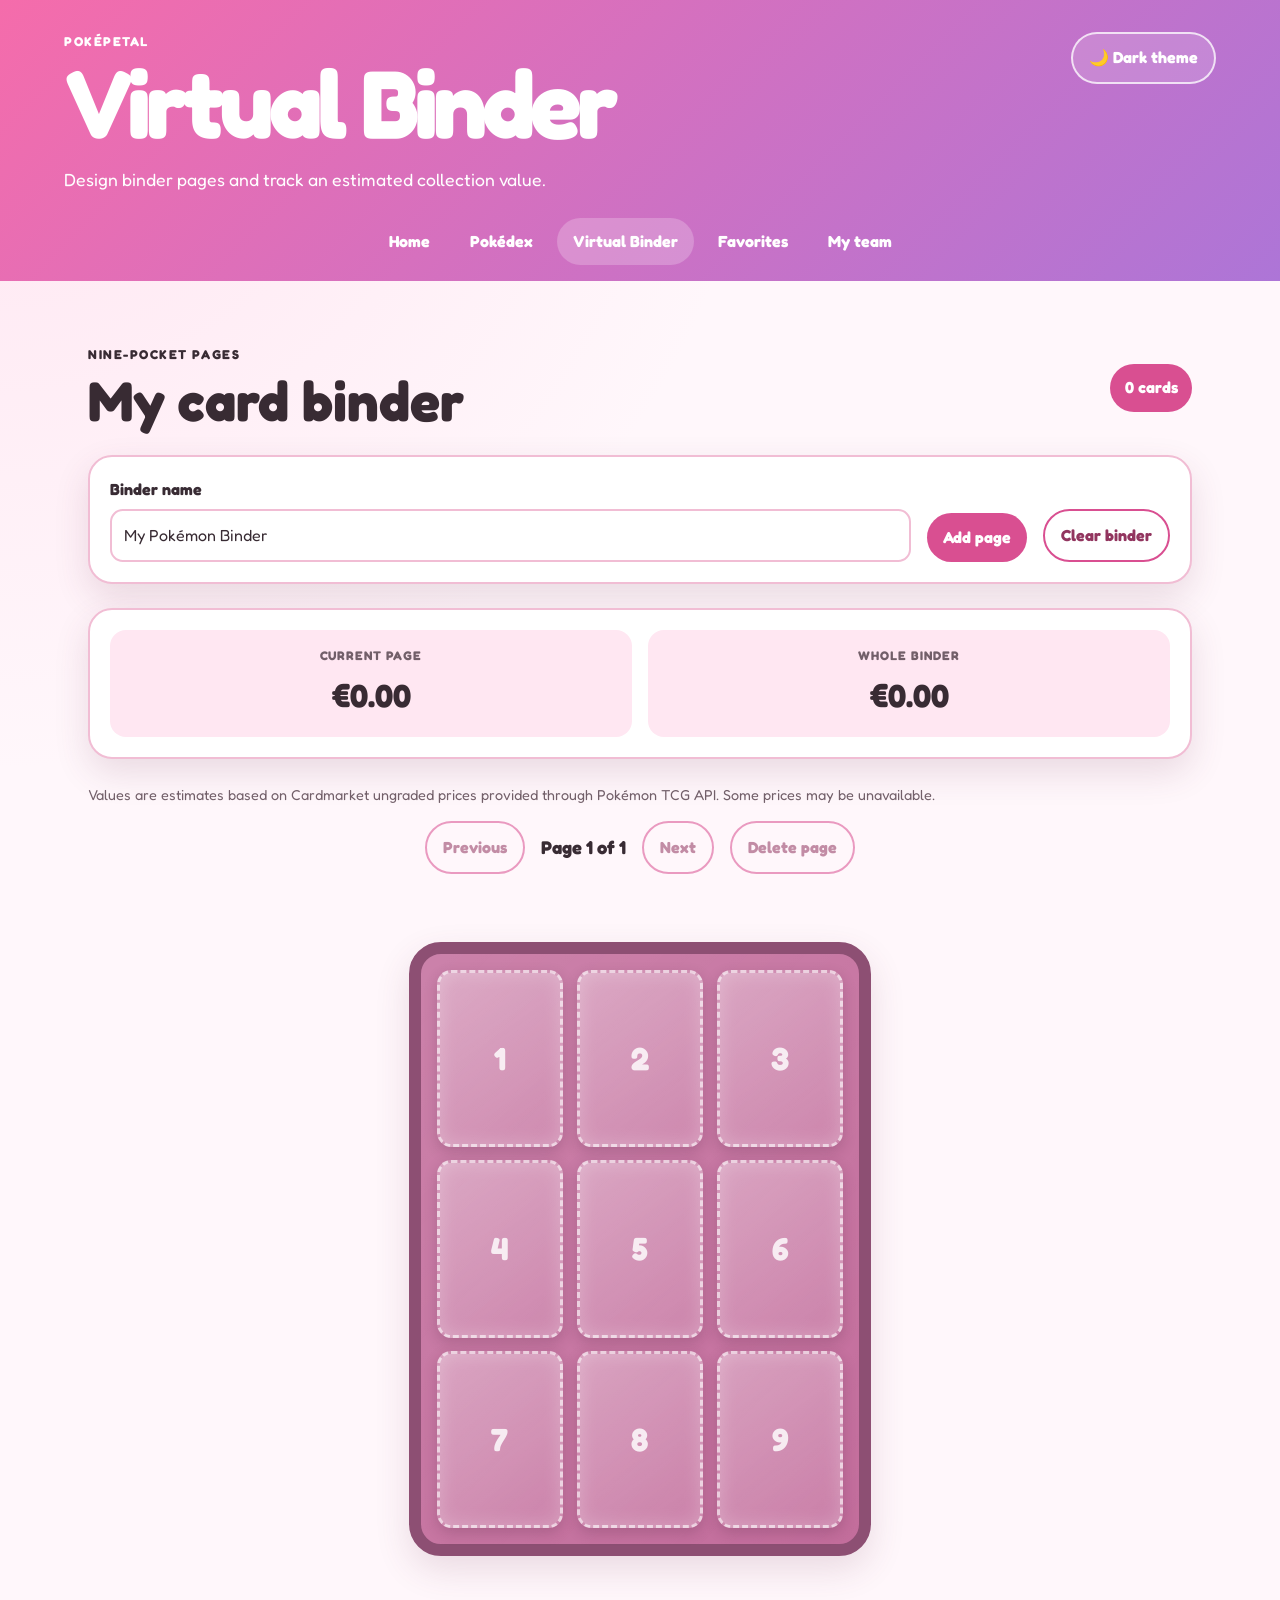
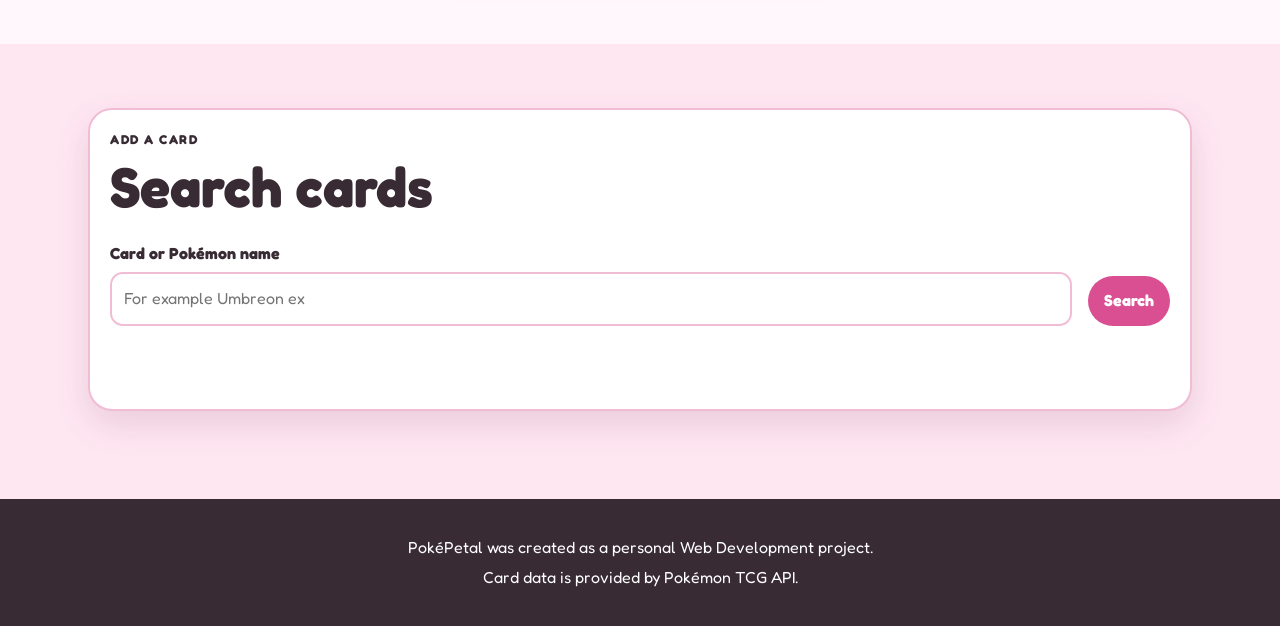
==== binder.html @ df86e9b7 "Add files via upload" ====
<!DOCTYPE html>
<html lang="en">
<head>
  <meta charset="UTF-8">
  <meta name="viewport" content="width=device-width, initial-scale=1.0">

  <meta
          name="description"
          content="Create a virtual Pokémon card binder and estimate its value (ungraded).">

  <title>Virtual Binder | PokéPetal</title>

  <link rel="preconnect" href="https://fonts.googleapis.com">
  <link rel="preconnect" href="https://fonts.gstatic.com" crossorigin>
  <link href="https://fonts.googleapis.com/css2?family=Fredoka:wght@300..700&display=swap" rel="stylesheet">

  <link rel="stylesheet" href="css/style.css">


  <style>
        .binder-toolbar,
        .card-search-panel,
        .binder-value-panel {
            margin-bottom: 1.5rem;
            border: 2px solid var(--border);
            border-radius: 1.5rem;
            padding: 1.25rem;
            background: var(--surface);
            box-shadow: var(--shadow);
        }

        .binder-toolbar {
            display: grid;
            grid-template-columns:
                minmax(220px, 1fr)
                auto
                auto;
            align-items: end;
            gap: 1rem;
        }

        .binder-value-panel {
            display: grid;
            grid-template-columns: repeat(2, minmax(0, 1fr));
            gap: 1rem;
        }

        .value-box {
            border-radius: 1rem;
            padding: 1rem;
            background: var(--surface-soft);
            text-align: center;
        }

        .value-box span {
            display: block;
            color: var(--muted);
            font-size: 0.78rem;
            font-weight: 800;
            letter-spacing: 0.08em;
            text-transform: uppercase;
        }

        .value-box strong {
            display: block;
            margin-top: 0.25rem;
            font-size: clamp(1.3rem, 4vw, 2rem);
        }

        .binder-navigation {
            display: flex;
            flex-wrap: wrap;
            align-items: center;
            justify-content: center;
            gap: 1rem;
            margin-bottom: 1.5rem;
        }

        .binder-page {
            --binder-width: min(
                100%,
                760px,
                calc(78dvh * 5 / 7)
            );

            display: grid;
            grid-template-columns: repeat(3, minmax(0, 1fr));
            gap: clamp(0.35rem, 1.2vw, 0.85rem);
            width: var(--binder-width);
            margin: 0 auto 1.5rem;
            border: clamp(6px, 1vw, 12px) solid #8d4f73;
            border-radius: clamp(1rem, 2.5vw, 2rem);
            padding: clamp(0.4rem, 1.5vw, 1rem);
            background:
                linear-gradient(
                    135deg,
                    rgba(255, 255, 255, 0.14),
                    transparent
                ),
                #c36d9c;
            box-shadow: var(--shadow);
        }

        /*
           ratio
        */
        .binder-slot {
            position: relative;
            width: 100%;
            aspect-ratio: 2.5 / 3.5;
            min-width: 0;
            overflow: hidden;
            border: 3px solid rgba(255, 255, 255, 0.6);
            border-radius: 0.9rem;
            background:
                linear-gradient(
                    145deg,
                    rgba(255, 255, 255, 0.32),
                    rgba(255, 255, 255, 0.12)
                );
            box-shadow:
                inset 0 0 18px rgba(255, 255, 255, 0.24),
                0 5px 14px rgba(67, 26, 49, 0.2);
        }

        .binder-slot.is-empty {
            display: grid;
            place-items: center;
            border-style: dashed;
        }

        .binder-slot-number {
            color: rgba(255, 255, 255, 0.82);
            font-size: clamp(1.2rem, 4vw, 2rem);
            font-weight: 800;
        }

        .binder-card {
            width: 100%;
            height: 100%;
        }

        .binder-card img {
            width: 100%;
            height: 100%;
            border-radius: 0.68rem;
            object-fit: contain;
        }

        /*
            controls stay hidden until hover or keyboard focus.
        */
        .binder-card-actions {
            position: absolute;
            inset: 0;
            opacity: 0;
            transition: opacity 0.2s ease;
            pointer-events: none;
        }

        .binder-slot:hover .binder-card-actions,
        .binder-slot:focus-within .binder-card-actions {
            opacity: 1;
        }


        .tiny-button {
            position: absolute;
            top: 50%;
            display: grid;
            place-items: center;
            width: 1.85rem;
            height: 1.85rem;
            border: 1px solid rgba(255, 255, 255, 0.88);
            border-radius: 50%;
            padding: 0;
            background: rgba(61, 32, 49, 0.88);
            color: #ffffff;
            font-size: 1rem;
            font-weight: 800;
            line-height: 1;
            transform: translateY(-50%);
            backdrop-filter: blur(6px);
            cursor: pointer;
            pointer-events: auto;
        }

        .move-left {
            left: 0.3rem;
        }

        .move-right {
            right: 0.3rem;
        }

        .tiny-button:disabled {
            opacity: 0.25;
            cursor: not-allowed;
        }

        .card-search-panel form {
            display: grid;
            grid-template-columns: minmax(220px, 1fr) auto;
            align-items: end;
            gap: 1rem;
        }

        .search-results {
            display: grid;
            grid-template-columns: repeat(4, minmax(0, 1fr));
            gap: 1rem;
            margin-top: 1.25rem;
        }

        .search-result-card {
            display: flex;
            flex-direction: column;
            border: 2px solid var(--border);
            border-radius: 1.2rem;
            padding: 0.8rem;
            background: var(--surface);
        }

        .search-result-card img {
            width: 100%;
            aspect-ratio: 2.5 / 3.5;
            object-fit: contain;
        }

        .search-result-card h3 {
            margin: 0.5rem 0 0;
            font-size: 1rem;
        }

        .search-result-card p {
            margin: 0.15rem 0;
            color: var(--muted);
            font-size: 0.85rem;
        }

        .search-result-card .primary-button {
            margin-top: auto;
        }

        .price-note {
            color: var(--muted);
            font-size: 0.9rem;
        }

        .binder-page-name {
            margin: 0;
            text-align: center;
            font-size: 1.15rem;
            font-weight: 800;
        }

        @media (max-width: 900px) {
            .binder-toolbar {
                grid-template-columns: 1fr 1fr;
            }

            .search-results {
                grid-template-columns: repeat(2, minmax(0, 1fr));
            }
        }

        @media (min-width: 651px) and (max-height: 900px) {
            .binder-page {
                --binder-width: min(
                    100%,
                    680px,
                    calc(72dvh * 5 / 7)
                );
            }
        }

        @media (max-width: 650px) {
            .binder-value-panel,
            .binder-toolbar,
            .card-search-panel form {
                grid-template-columns: 1fr;
            }

            .binder-page {
                --binder-width: min(100%, 96vw);
                gap: clamp(0.2rem, 1.4vw, 0.4rem);
                padding: clamp(0.25rem, 1.5vw, 0.5rem);
            }

            .binder-slot {
                border-width: 2px;
                border-radius: 0.55rem;
            }

            .binder-card img {
                border-radius: 0.42rem;
            }

            .tiny-button {
                width: 1.4rem;
                height: 1.4rem;
                font-size: 0.78rem;
            }

            .search-results {
                grid-template-columns: 1fr;
            }
        }

        /* touchscreens do not have hover, so controls must remain reachable. */
        @media (hover: none) {
            .binder-card-actions {
                opacity: 1;
                transform: none;
            }
        }

        .binder-slot { overflow: hidden; }
        .binder-slot::after {
            content: "";
            position: absolute;
            inset: 0;
            z-index: 2;
            background: rgba(0, 0, 0, 0.12);
            opacity: 0;
            transition: opacity 0.2s ease;
            pointer-events: none;
        }
        .binder-slot:hover::after,
        .binder-slot:focus-within::after { opacity: 1; }
        .binder-slot img { transition: transform 0.2s ease; }
        .binder-slot:hover img,
        .binder-slot:focus-within img { transform: scale(1.02); }
        .binder-card-actions { z-index: 3; }
        .remove-card {
            left: 50%;
            bottom: 0.3rem;
            top: auto;
            transform: translateX(-50%);
        }
        .remove-card:hover,
        .remove-card:focus-visible { background: rgba(125, 36, 66, 0.95); }
        .card-modal {
            position: fixed;
            inset: 0;
            z-index: 1000;
            display: grid;
            place-items: center;
            padding: 1.5rem;
            opacity: 0;
            visibility: hidden;
            transition: opacity .22s ease, visibility .22s ease;
        }
        .card-modal.is-open { opacity: 1; visibility: visible; }
        .card-modal-backdrop {
            position: absolute;
            inset: 0;
            background: rgba(31, 18, 27, .7);
            backdrop-filter: blur(8px);
        }
        .card-modal-content {
            position: relative;
            z-index: 1;
            width: min(880px, 100%);
            max-height: min(720px, 90dvh);
            overflow: auto;
            display: grid;
            grid-template-columns: minmax(220px, .8fr) minmax(280px, 1.2fr);
            gap: clamp(1.25rem, 4vw, 3rem);
            padding: clamp(1.25rem, 4vw, 2.5rem);
            border: 1px solid rgba(255,255,255,.8);
            border-radius: 1.5rem;
            background: linear-gradient(145deg, rgba(255,248,252,.98), rgba(247,225,237,.98));
            box-shadow: 0 30px 80px rgba(48,20,35,.35);
            transform: scale(.96) translateY(12px);
            transition: transform .22s ease;
        }
        .card-modal.is-open .card-modal-content { transform: scale(1) translateY(0); }
        .card-modal-close {
            position: absolute;
            top: .8rem;
            right: .8rem;
            z-index: 2;
            display: grid;
            place-items: center;
            width: 2.25rem;
            height: 2.25rem;
            border: 0;
            border-radius: 50%;
            background: rgba(61,32,49,.9);
            color: white;
            font: inherit;
            cursor: pointer;
        }
        .card-modal-image-wrap { display: grid; place-items: center; }
        .card-modal-image {
            width: min(100%, 340px);
            border-radius: .9rem;
            box-shadow: 0 20px 45px rgba(61,32,49,.3);
        }
        .card-modal-details { align-self: center; }
        .card-modal-kicker {
            margin: 0 0 .35rem;
            color: #9a4f73;
            font-size: .78rem;
            font-weight: 900;
            letter-spacing: .12em;
            text-transform: uppercase;
        }
        .card-modal-details h2 {
            margin: 0 0 1.25rem;
            font-size: clamp(1.8rem, 5vw, 3rem);
            line-height: 1;
        }
        .card-detail-list {
            display: grid;
            grid-template-columns: repeat(2, minmax(0, 1fr));
            gap: .75rem;
            margin: 0;
        }
        .card-detail-list > div {
            padding: .8rem;
            border-radius: .9rem;
            background: rgba(255,255,255,.62);
        }
        .card-detail-list dt {
            margin-bottom: .2rem;
            color: #8c5b71;
            font-size: .72rem;
            font-weight: 900;
            letter-spacing: .07em;
            text-transform: uppercase;
        }
        .card-detail-list dd { margin: 0; color: #3d2031; font-weight: 800; }
        .card-modal-flavor {
            margin: 1rem 0 0;
            padding: 1rem;
            border-left: 4px solid #d887ab;
            border-radius: .4rem .8rem .8rem .4rem;
            background: rgba(255,255,255,.56);
            color: #604052;
            font-style: italic;
        }
        body.modal-open { overflow: hidden; }
        @media (max-width: 700px) {
            .card-modal { padding: .75rem; }
            .card-modal-content {
                grid-template-columns: 1fr;
                max-height: 94dvh;
                padding: 1rem;
                padding-top: 3.25rem;
            }
            .card-modal-image { width: min(70vw, 280px); }
            .card-detail-list { grid-template-columns: 1fr 1fr; }
        }
        @media (max-width: 430px) {
            .card-detail-list { grid-template-columns: 1fr; }
        }

    </style>

  <script src="js/shared.js" defer></script>
  <script src="js/binder.js" defer></script>
</head>

<body>
<a class="skip-link" href="#main-content">Skip to content</a>

<header class="site-header compact-header">
  <div class="header-content">
    <div>
      <p class="eyebrow">PokéPetal</p>
      <h1>Virtual Binder</h1>
      <p class="tagline">
        Design binder pages and track an estimated collection value.
      </p>
    </div>

    <button
            id="theme-button"
            class="theme-button"
            type="button"
            aria-pressed="false">
      🌙 Dark theme
    </button>
  </div>

  <nav aria-label="Main navigation">
    <ul class="nav-list">
      <li><a href="index.html">Home</a></li>
      <li><a href="pokedex.html">Pokédex</a></li>
      <li>
        <a href="binder.html" aria-current="page">
          Virtual Binder
        </a>
      </li>
      <li><a href="index.html#favorites">Favorites</a></li>
      <li><a href="index.html#team">My team</a></li>
    </ul>
  </nav>
</header>

<main id="main-content">
  <section class="section" aria-labelledby="binder-heading">
    <div class="section-heading">
      <div>
        <p class="eyebrow">Nine-pocket pages</p>
        <h2 id="binder-heading">My card binder</h2>
      </div>

      <span id="card-count" class="badge">0 cards</span>
    </div>

    <div class="binder-toolbar">
      <div class="form-group">
        <label for="binder-name">Binder name</label>
        <input
                id="binder-name"
                type="text"
                maxlength="40"
                value="My Pokémon Binder">
      </div>

      <button
              id="add-page-button"
              class="primary-button"
              type="button">
        Add page
      </button>

      <button
              id="clear-binder-button"
              class="secondary-button"
              type="button">
        Clear binder
      </button>
    </div>

    <div class="binder-value-panel">
      <div class="value-box">
        <span>Current page</span>
        <strong id="page-value">€0.00</strong>
      </div>

      <div class="value-box">
        <span>Whole binder</span>
        <strong id="binder-value">€0.00</strong>
      </div>
    </div>

    <p class="price-note">
      Values are estimates based on Cardmarket ungraded prices
      provided through Pokémon TCG API. Some prices may be unavailable.
    </p>

    <div class="binder-navigation">
      <button
              id="previous-page-button"
              class="secondary-button"
              type="button">
        Previous
      </button>

      <p id="page-indicator" class="binder-page-name">
        Page 1 of 1
      </p>

      <button
              id="next-page-button"
              class="secondary-button"
              type="button">
        Next
      </button>

      <button
              id="delete-page-button"
              class="secondary-button"
              type="button">
        Delete page
      </button>
    </div>

    <p id="binder-status" class="status-message" aria-live="polite"></p>

    <div
            id="binder-page"
            class="binder-page"
            aria-label="Virtual nine-pocket binder page">
    </div>
  </section>

  <section class="section accent-section" aria-labelledby="search-heading">
    <div class="card-search-panel">
      <div class="section-heading">
        <div>
          <p class="eyebrow">Add a card</p>
          <h2 id="search-heading">Search cards</h2>
        </div>
      </div>

      <form id="card-search-form" role="search">
        <div class="form-group">
          <label for="card-search-input">
            Card or Pokémon name
          </label>

          <input
                  id="card-search-input"
                  type="search"
                  placeholder="For example Umbreon ex"
                  autocomplete="off"
                  required>
        </div>

        <button class="primary-button" type="submit">
          Search
        </button>
      </form>

      <p id="search-status" class="status-message" aria-live="polite"></p>
      <div id="search-results" class="search-results"></div>
    </div>
  </section>
</main>

<footer class="site-footer">
  <p>PokéPetal was created as a personal Web Development project.</p>
  <p>Card data is provided by Pokémon TCG API.</p>
</footer>

<div class="card-modal" id="card-modal" aria-hidden="true">
  <div class="card-modal-backdrop" data-close-modal></div>
  <section class="card-modal-content" role="dialog" aria-modal="true" aria-labelledby="card-modal-title">
    <button class="card-modal-close" id="card-modal-close" type="button" aria-label="Close card details">✕</button>
    <div class="card-modal-image-wrap">
      <img id="card-modal-image" class="card-modal-image" src="" alt="">
    </div>
    <div class="card-modal-details">
      <p class="card-modal-kicker">Card details</p>
      <h2 id="card-modal-title">Pokémon card</h2>
      <dl class="card-detail-list">
        <div><dt>Set</dt><dd id="card-modal-set">—</dd></div>
        <div><dt>Number</dt><dd id="card-modal-number">—</dd></div>
        <div><dt>Rarity</dt><dd id="card-modal-rarity">—</dd></div>
        <div><dt>HP</dt><dd id="card-modal-hp">—</dd></div>
        <div><dt>Type</dt><dd id="card-modal-type">—</dd></div>
        <div><dt>Artist</dt><dd id="card-modal-artist">—</dd></div>
        <div><dt>Release date</dt><dd id="card-modal-release">—</dd></div>
        <div><dt>Market value</dt><dd id="card-modal-price">€0.00</dd></div>
      </dl>
      <p class="card-modal-flavor" id="card-modal-flavor" hidden></p>
    </div>
  </section>
</div>

</body>
</html>
---- css/style.css ----
:root {
    --background: #fff7fb;
    --surface: #ffffff;
    --surface-soft: #ffe7f2;
    --primary: #d94f91;
    --primary-dark: #92355f;
    --secondary: #a76ed1;
    --text: #382b33;
    --muted: #725f69;
    --border: #f1bdd4;
    --focus: #225fc2;
    --shadow: 0 14px 35px rgba(108, 47, 78, 0.14);
}

body.dark-theme {
    --background: #211923;
    --surface: #302433;
    --surface-soft: #472d42;
    --primary: #ff83bd;
    --primary-dark: #ffb5d7;
    --secondary: #c7a1ef;
    --text: #fff8fb;
    --muted: #dbc8d2;
    --border: #69445c;
    --focus: #ffd66f;
    --shadow: 0 14px 35px rgba(0, 0, 0, 0.28);
}

* { box-sizing: border-box; }
html { scroll-behavior: smooth; }
body {
    min-height: 100vh;
    margin: 0;
    background: radial-gradient(circle at top left, rgba(255, 194, 221, 0.35), transparent 30%), var(--background);
    color: var(--text);
    font-family: "Fredoka", sans-serif;
    line-height: 1.6;
}
img { display: block; max-width: 100%; height: auto; }
button, input, select { font: inherit; }
button { cursor: pointer; }
button:focus-visible, input:focus-visible, select:focus-visible, a:focus-visible {
    outline: 3px solid var(--focus);
    outline-offset: 3px;
}
.skip-link { position: absolute; left: -9999px; top: 0; z-index: 1000; padding: .75rem 1rem; background: var(--text); color: var(--surface); }
.skip-link:focus { left: 1rem; top: 1rem; }
.site-header { padding: 2rem clamp(1rem, 5vw, 5rem) 1rem; background: linear-gradient(135deg, #f56cab, #ad75d7); color: #fff; }
.header-content { display: flex; align-items: flex-start; justify-content: space-between; gap: 2rem; max-width: 1200px; margin: 0 auto 1.5rem; }
.site-header h1 { margin: 0; font-size: clamp(3rem, 8vw, 6rem); line-height: .95; letter-spacing: -.05em; }
.tagline { max-width: 680px; margin-bottom: 0; font-size: 1.1rem; }
.eyebrow { margin: 0 0 .3rem; font-size: .8rem; font-weight: 800; letter-spacing: .12em; text-transform: uppercase; }
.nav-list { display: flex; flex-wrap: wrap; justify-content: center; gap: .5rem; max-width: 1200px; margin: 0 auto; padding: 0; list-style: none; }
.nav-list a { display: block; border-radius: 999px; padding: .65rem 1rem; color: #fff; font-weight: 700; text-decoration: none; }
.nav-list a:hover, .nav-list a[aria-current="page"] { background: rgba(255,255,255,.22); }
.theme-button { flex-shrink: 0; border: 2px solid rgba(255,255,255,.75); border-radius: 999px; padding: .7rem 1rem; background: rgba(255,255,255,.15); color: #fff; font-weight: 800; }
.section { max-width: 1200px; margin: 0 auto; padding: 4rem clamp(1rem, 5vw, 3rem); }
.section-heading { display: flex; align-items: center; justify-content: space-between; gap: 1rem; margin-bottom: 1.5rem; }
.section h2 { margin: 0; font-size: clamp(2rem, 5vw, 3.5rem); line-height: 1.1; }
.accent-section { max-width: none; padding-left: max(1rem, calc((100% - 1200px) / 2 + 3rem)); padding-right: max(1rem, calc((100% - 1200px) / 2 + 3rem)); background: var(--surface-soft); }
.badge, .counter { display: inline-flex; align-items: center; justify-content: center; min-width: 3rem; min-height: 3rem; margin: 0; border-radius: 999px; padding: .5rem .9rem; background: var(--primary); color: #fff; font-weight: 800; }
.primary-button, .secondary-button { display: inline-flex; align-items: center; justify-content: center; border-radius: 999px; padding: .75rem 1rem; font-weight: 800; transition: transform .2s ease; }
.primary-button { border: 0; background: var(--primary); color: #fff; }
.secondary-button { border: 2px solid var(--primary); background: transparent; color: var(--primary-dark); }
.primary-button:hover, .secondary-button:hover, .theme-button:hover { transform: translateY(-2px); }
.primary-button:disabled, .secondary-button:disabled { cursor: not-allowed; opacity: .55; transform: none; }
.link-button { text-decoration: none; }
.hero-section { display: grid; grid-template-columns: 1fr minmax(270px, 430px); align-items: center; gap: 3rem; }
.hero-text > p:not(.eyebrow) { max-width: 650px; font-size: 1.15rem; }
.featured-card { display: grid; place-items: center; min-height: 410px; margin: 0; border: 3px solid var(--border); border-radius: 2rem; padding: 1.5rem; background: var(--surface); box-shadow: var(--shadow); text-align: center; }
.featured-card img { transition: transform .3s ease; }
.featured-card:hover img { transform: scale(1.05) rotate(-2deg); }
.featured-card figcaption { font-size: 1.2rem; font-weight: 800; }
.information-section { display: grid; grid-template-columns: .8fr 1.2fr; gap: 3rem; }
.feature-list { display: grid; grid-template-columns: repeat(3, minmax(0, 1fr)); gap: 1rem; }
.feature-list article { border: 2px solid var(--border); border-radius: 1.5rem; padding: 1.2rem; background: var(--surface); box-shadow: var(--shadow); }
.feature-list span { color: var(--primary); font-size: 2rem; font-weight: 800; }
.control-panel { display: grid; grid-template-columns: minmax(210px, 1.5fr) minmax(170px, 1fr) auto auto; align-items: end; gap: 1rem; margin-bottom: 1rem; border-radius: 1.5rem; padding: 1.25rem; background: var(--surface); box-shadow: var(--shadow); }
.form-group { display: grid; gap: .35rem; }
.form-group label { font-weight: 800; }
.form-group input, .form-group select { width: 100%; border: 2px solid var(--border); border-radius: .8rem; padding: .75rem; background: var(--surface); color: var(--text); }
.status-message { min-height: 1.7rem; color: var(--primary-dark); font-weight: 800; }
.loading-area { display: flex; align-items: center; justify-content: center; gap: 1rem; min-height: 100px; color: var(--muted); font-weight: 800; }
.loading-area[hidden], .loader[hidden] { display: none; }
.loader { width: 38px; height: 38px; border: 5px solid var(--border); border-top-color: var(--primary); border-radius: 50%; animation: spin .8s linear infinite; }
@keyframes spin { to { transform: rotate(360deg); } }
.pokemon-grid { display: grid; grid-template-columns: repeat(3, minmax(0, 1fr)); gap: 1.5rem; }
.pokemon-card { display: flex; flex-direction: column; min-height: 100%; overflow: hidden; border: 3px solid var(--border); border-radius: 1.8rem; padding: 1.25rem; background: var(--surface); box-shadow: var(--shadow); }
.card-top { display: flex; align-items: center; justify-content: space-between; }
.pokemon-number { color: var(--muted); font-weight: 800; }
.favorite-button { width: 2.7rem; height: 2.7rem; border: 0; border-radius: 50%; background: var(--surface-soft); color: var(--primary); font-size: 1.5rem; }
.favorite-button.is-favorite { background: var(--primary); color: #fff; }
.image-background { display: grid; place-items: center; min-height: 210px; margin: .75rem 0; border-radius: 50%; background: radial-gradient(circle, var(--surface-soft), transparent 68%); }
.pokemon-image { width: 190px; height: 190px; object-fit: contain; transition: transform .25s ease; }
.pokemon-card:hover .pokemon-image { transform: translateY(-5px) scale(1.06); }
.pokemon-name { margin: 0; text-align: center; font-size: 1.6rem; }
.type-list { display: flex; flex-wrap: wrap; justify-content: center; gap: .4rem; margin: .65rem 0; }
.type-chip { border-radius: 999px; padding: .25rem .7rem; background: var(--secondary); color: #fff; font-size: .82rem; font-weight: 800; }
.type-normal{background:#8a817c}.type-fire{background:#db5f45}.type-water{background:#4f81ca}.type-electric{background:#c89417}.type-grass{background:#57964a}.type-ice{background:#479aa6}.type-fighting{background:#a6473f}.type-poison{background:#8d4b9b}.type-ground{background:#9b7040}.type-flying{background:#7477bd}.type-psychic{background:#c34e7a}.type-bug{background:#788b2d}.type-rock{background:#89733d}.type-ghost{background:#66538c}.type-dragon{background:#6250bd}.type-dark{background:#554945}.type-steel{background:#687b88}.type-fairy{background:#c95f9b}
.pokemon-facts { display: grid; grid-template-columns: 1fr 1fr; gap: .5rem; margin: auto 0 1rem; }
.pokemon-facts div { border-radius: 1rem; padding: .65rem; background: var(--surface-soft); text-align: center; }
.pokemon-facts dt { font-size: .75rem; font-weight: 800; letter-spacing: .08em; text-transform: uppercase; }
.pokemon-facts dd { margin: 0; font-weight: 800; }
.load-more-container { display: flex; justify-content: center; margin-top: 2.5rem; }
.load-more-container button { min-width: 220px; }
.mini-grid, .team-grid { display: grid; grid-template-columns: repeat(6, minmax(0, 1fr)); gap: 1rem; margin-bottom: 1.5rem; }
.mini-card, .team-slot { min-height: 190px; border: 2px dashed var(--border); border-radius: 1.3rem; padding: .8rem; background: var(--surface); text-align: center; }
.mini-card img, .team-slot img { width: 110px; height: 110px; margin: 0 auto; object-fit: contain; }
.mini-card h3, .team-slot h3 { margin: 0; font-size: 1rem; }
.mini-number { margin: 0; color: var(--muted); font-size: .8rem; font-weight: 800; }
.remove-button { margin-top: .4rem; border: 0; background: transparent; color: var(--primary-dark); font-weight: 800; text-decoration: underline; }
.empty-message { grid-column: 1 / -1; }
.empty-team-slot { display: grid; place-items: center; align-content: center; color: var(--muted); }
.empty-team-slot span { color: var(--primary); font-size: 2rem; }
.site-footer { padding: 2rem 1rem; background: var(--text); color: var(--surface); text-align: center; }
.site-footer p { margin: .25rem 0; }
@media (max-width: 950px) {
    .pokemon-grid { grid-template-columns: repeat(2, minmax(0, 1fr)); }
    .mini-grid, .team-grid { grid-template-columns: repeat(3, minmax(0, 1fr)); }
    .control-panel { grid-template-columns: 1fr 1fr; }
    .information-section { grid-template-columns: 1fr; }
}
@media (max-width: 720px) {
    .header-content, .section-heading { align-items: flex-start; flex-direction: column; }
    .hero-section { grid-template-columns: 1fr; }
    .theme-button { align-self: flex-start; }
    .feature-list { grid-template-columns: 1fr; }
}
@media (max-width: 560px) {
    .pokemon-grid, .mini-grid, .team-grid, .control-panel { grid-template-columns: 1fr; }
    .nav-list { justify-content: flex-start; }
}
@media (prefers-reduced-motion: reduce) {
    *, *::before, *::after { scroll-behavior: auto !important; transition-duration: .01ms !important; animation-duration: .01ms !important; }
}
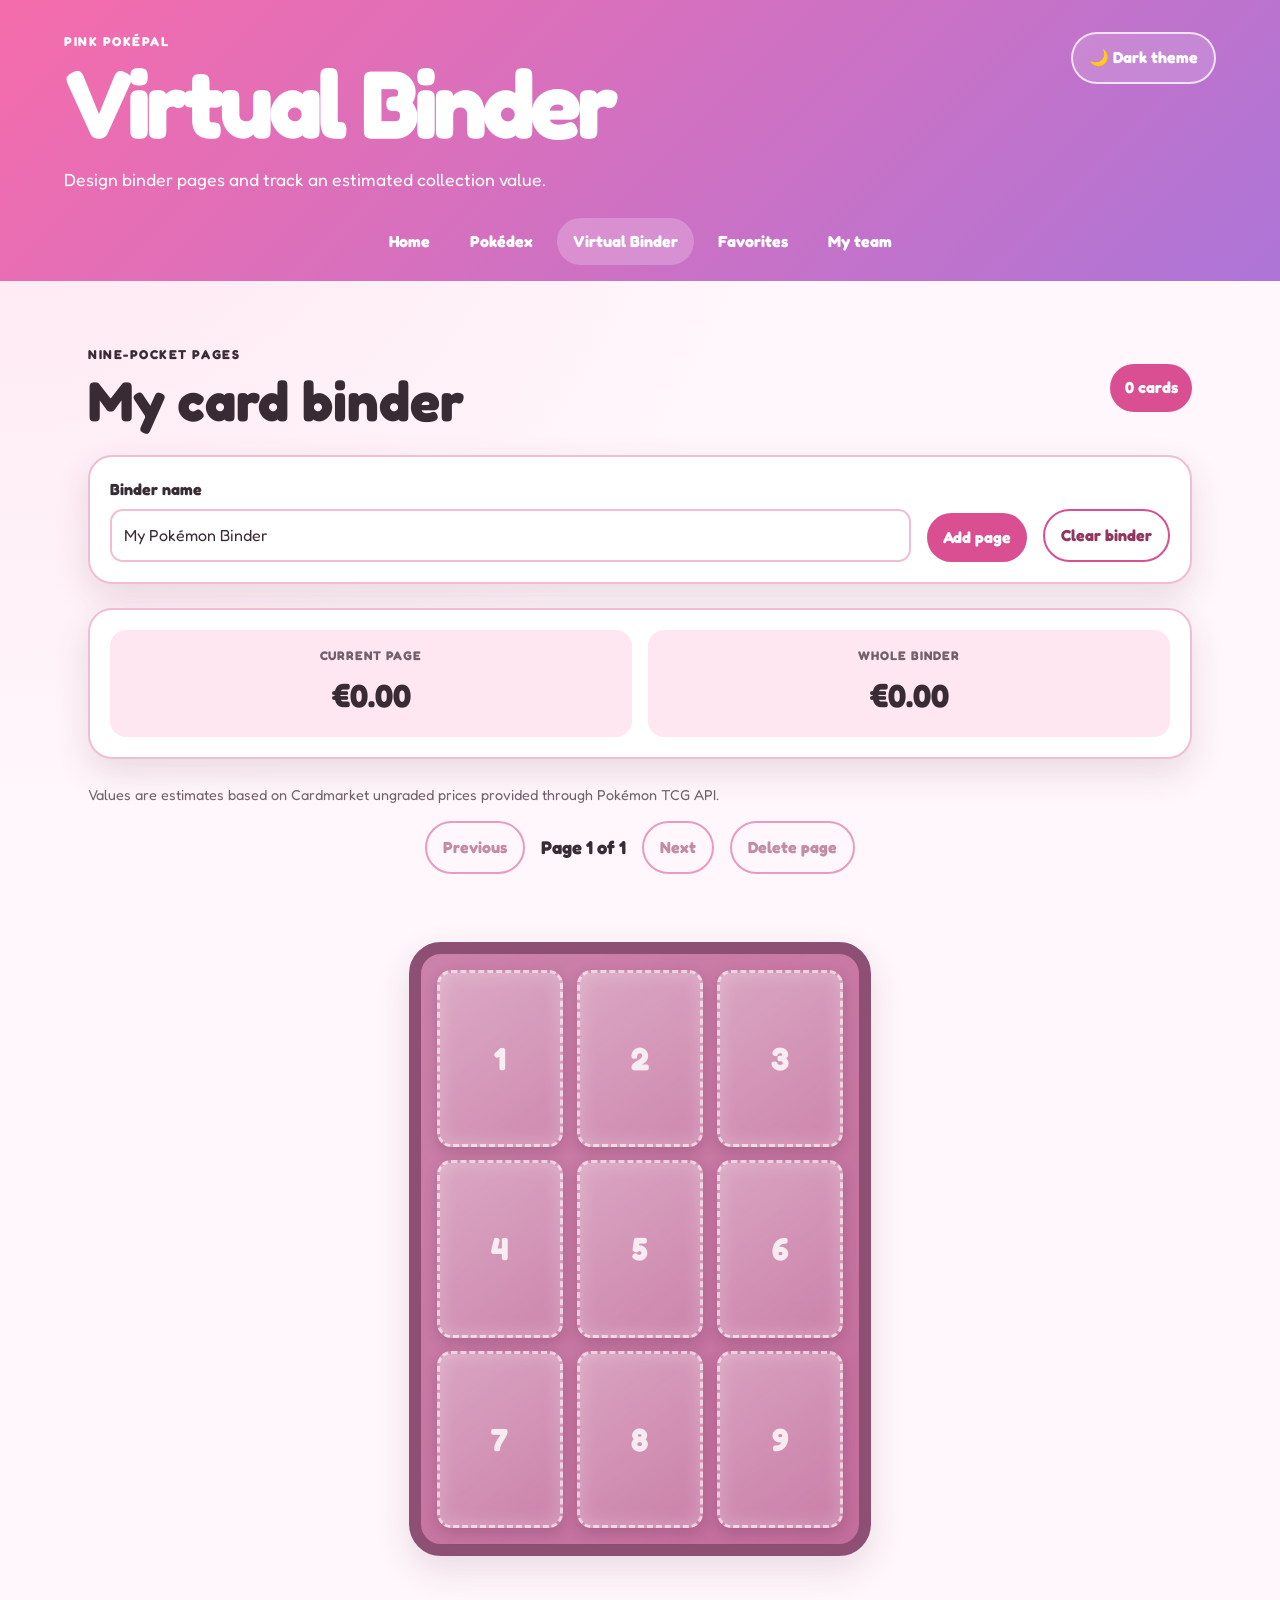
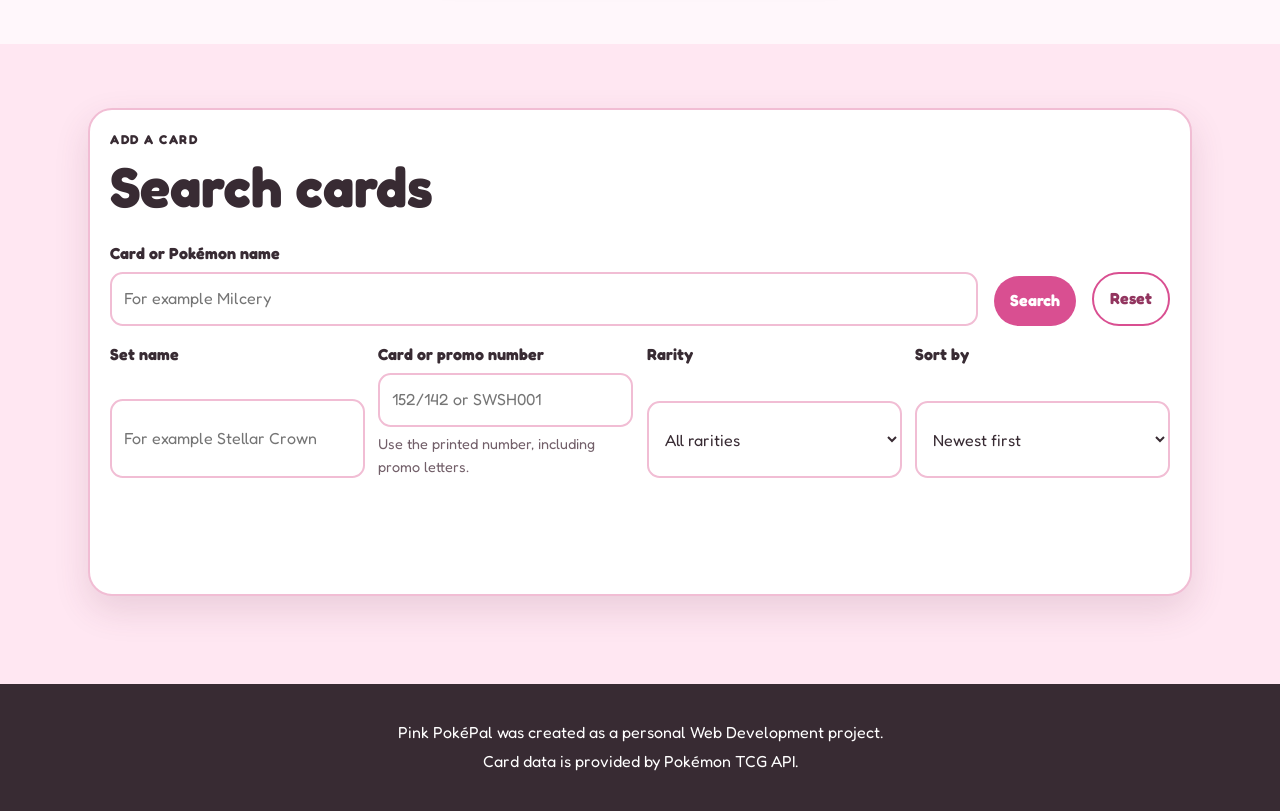
==== commit c27603ff: "Add files via upload" ====
--- a/binder.html
+++ b/binder.html
@@ -6,17 +6,16 @@
 
   <meta
           name="description"
-          content="Create a virtual Pokémon card binder and estimate its value (ungraded).">
-
-  <title>Virtual Binder | PokéPetal</title>
+          content="Create a virtual Pokémon card binder and estimate its value.">
+
+  <title>Virtual Binder | Pink PokéPal</title>
 
   <link rel="preconnect" href="https://fonts.googleapis.com">
   <link rel="preconnect" href="https://fonts.gstatic.com" crossorigin>
   <link href="https://fonts.googleapis.com/css2?family=Fredoka:wght@300..700&display=swap" rel="stylesheet">
-
   <link rel="stylesheet" href="css/style.css">
 
-
+  <!-- Binder-only styling, so your existing style.css can stay unchanged. -->
   <style>
         .binder-toolbar,
         .card-search-panel,
@@ -77,6 +76,11 @@
         }
 
         .binder-page {
+            /*
+                A 3 × 3 binder has roughly the same outer ratio as one card.
+                The width is therefore limited by both the viewport width and
+                viewport height. This prevents tall binder pages on laptops.
+            */
             --binder-width: min(
                 100%,
                 760px,
@@ -102,7 +106,8 @@
         }
 
         /*
-           ratio
+            Every pocket keeps the exact same trading-card ratio.
+            Adding a card can therefore never stretch or shrink the layout.
         */
         .binder-slot {
             position: relative;
@@ -148,7 +153,8 @@
         }
 
         /*
-            controls stay hidden until hover or keyboard focus.
+            Controls stay hidden until hover or keyboard focus.
+            The normal view therefore looks like a real card inside a pocket.
         */
         .binder-card-actions {
             position: absolute;
@@ -162,7 +168,6 @@
         .binder-slot:focus-within .binder-card-actions {
             opacity: 1;
         }
-
 
         .tiny-button {
             position: absolute;
@@ -200,9 +205,54 @@
 
         .card-search-panel form {
             display: grid;
-            grid-template-columns: minmax(220px, 1fr) auto;
+            gap: 1rem;
+        }
+
+        .search-main-row {
+            display: grid;
+            grid-template-columns: minmax(220px, 1fr) auto auto;
             align-items: end;
             gap: 1rem;
+        }
+
+        .search-filter-grid {
+            display: grid;
+            grid-template-columns: repeat(4, minmax(0, 1fr));
+            gap: 0.85rem;
+        }
+
+        .search-filter-grid select,
+        .search-filter-grid input {
+            width: 100%;
+        }
+
+        .search-summary {
+            display: flex;
+            flex-wrap: wrap;
+            align-items: center;
+            justify-content: space-between;
+            gap: 0.75rem;
+            margin-top: 1rem;
+        }
+
+        .search-pagination {
+            display: flex;
+            flex-wrap: wrap;
+            align-items: center;
+            justify-content: center;
+            gap: 0.8rem;
+            margin-top: 1.25rem;
+        }
+
+        .search-pagination[hidden] {
+            display: none;
+        }
+
+        .search-page-indicator {
+            min-width: 8rem;
+            margin: 0;
+            text-align: center;
+            font-weight: 800;
         }
 
         .search-results {
@@ -259,11 +309,20 @@
                 grid-template-columns: 1fr 1fr;
             }
 
+            .search-filter-grid {
+                grid-template-columns: repeat(2, minmax(0, 1fr));
+            }
+
+            .search-main-row {
+                grid-template-columns: minmax(220px, 1fr) auto auto;
+            }
+
             .search-results {
                 grid-template-columns: repeat(2, minmax(0, 1fr));
             }
         }
 
+        /* Short laptop windows, including many 13-inch Retina layouts. */
         @media (min-width: 651px) and (max-height: 900px) {
             .binder-page {
                 --binder-width: min(
@@ -277,11 +336,13 @@
         @media (max-width: 650px) {
             .binder-value-panel,
             .binder-toolbar,
-            .card-search-panel form {
+            .search-main-row,
+            .search-filter-grid {
                 grid-template-columns: 1fr;
             }
 
             .binder-page {
+                /* Width controls the mobile size; card ratio controls height. */
                 --binder-width: min(100%, 96vw);
                 gap: clamp(0.2rem, 1.4vw, 0.4rem);
                 padding: clamp(0.25rem, 1.5vw, 0.5rem);
@@ -307,7 +368,7 @@
             }
         }
 
-        /* touchscreens do not have hover, so controls must remain reachable. */
+        /* Touchscreens do not have hover, so controls must remain reachable. */
         @media (hover: none) {
             .binder-card-actions {
                 opacity: 1;
@@ -469,7 +530,7 @@
 <header class="site-header compact-header">
   <div class="header-content">
     <div>
-      <p class="eyebrow">PokéPetal</p>
+      <p class="eyebrow">Pink PokéPal</p>
       <h1>Virtual Binder</h1>
       <p class="tagline">
         Design binder pages and track an estimated collection value.
@@ -550,7 +611,7 @@
 
     <p class="price-note">
       Values are estimates based on Cardmarket ungraded prices
-      provided through Pokémon TCG API. Some prices may be unavailable.
+      provided through Pokémon TCG API.
     </p>
 
     <div class="binder-navigation">
@@ -599,32 +660,117 @@
       </div>
 
       <form id="card-search-form" role="search">
-        <div class="form-group">
-          <label for="card-search-input">
-            Card or Pokémon name
-          </label>
-
-          <input
-                  id="card-search-input"
-                  type="search"
-                  placeholder="For example Umbreon ex"
-                  autocomplete="off"
-                  required>
+        <div class="search-main-row">
+          <div class="form-group">
+            <label for="card-search-input">
+              Card or Pokémon name
+            </label>
+
+            <input
+                    id="card-search-input"
+                    type="search"
+                    placeholder="For example Milcery"
+                    autocomplete="off">
+          </div>
+
+          <button class="primary-button" type="submit">
+            Search
+          </button>
+
+          <button
+                  id="reset-search-button"
+                  class="secondary-button"
+                  type="button">
+            Reset
+          </button>
         </div>
 
-        <button class="primary-button" type="submit">
-          Search
+        <div class="search-filter-grid" aria-label="Card filters">
+          <div class="form-group">
+            <label for="card-set-filter">Set name</label>
+            <input
+                    id="card-set-filter"
+                    type="text"
+                    placeholder="For example Stellar Crown"
+                    autocomplete="off">
+          </div>
+
+          <div class="form-group">
+            <label for="card-number-filter">Card or promo number</label>
+            <input
+                    id="card-number-filter"
+                    type="text"
+                    placeholder="152/142 or SWSH001"
+                    autocomplete="off"
+                    spellcheck="false">
+            <small class="price-note">Use the printed number, including promo letters.</small>
+          </div>
+
+          <div class="form-group">
+            <label for="card-rarity-filter">Rarity</label>
+            <select id="card-rarity-filter">
+              <option value="">All rarities</option>
+              <option value="Common">Common</option>
+              <option value="Uncommon">Uncommon</option>
+              <option value="Rare">Rare</option>
+              <option value="Rare Holo">Rare Holo</option>
+              <option value="Rare Ultra">Rare Ultra</option>
+              <option value="Rare Secret">Rare Secret</option>
+              <option value="Illustration Rare">Illustration Rare</option>
+              <option value="Special Illustration Rare">Special Illustration Rare</option>
+              <option value="Hyper Rare">Hyper Rare</option>
+              <option value="Double Rare">Double Rare</option>
+            </select>
+          </div>
+
+          <div class="form-group">
+            <label for="card-sort-filter">Sort by</label>
+            <select id="card-sort-filter">
+              <option value="-set.releaseDate">Newest first</option>
+              <option value="set.releaseDate">Oldest first</option>
+              <option value="name">Name A–Z</option>
+              <option value="-name">Name Z–A</option>
+            </select>
+          </div>
+        </div>
+      </form>
+
+      <div class="search-summary">
+        <p id="search-status" class="status-message" aria-live="polite"></p>
+        <p id="search-count" class="price-note"></p>
+      </div>
+
+      <div id="search-results" class="search-results"></div>
+
+      <nav
+              id="search-pagination"
+              class="search-pagination"
+              aria-label="Card search result pages"
+              hidden>
+        <button
+                id="search-previous-button"
+                class="secondary-button"
+                type="button">
+          ← Previous
         </button>
-      </form>
-
-      <p id="search-status" class="status-message" aria-live="polite"></p>
-      <div id="search-results" class="search-results"></div>
+
+        <p id="search-page-indicator" class="search-page-indicator">
+          Page 1 of 1
+        </p>
+
+        <button
+                id="search-next-button"
+                class="secondary-button"
+                type="button">
+          Next →
+        </button>
+      </nav>
     </div>
   </section>
 </main>
 
 <footer class="site-footer">
-  <p>PokéPetal was created as a personal Web Development project.</p>
+  <p>Pink PokéPal was created as a personal Web Development project.</p>
   <p>Card data is provided by Pokémon TCG API.</p>
 </footer>
 
